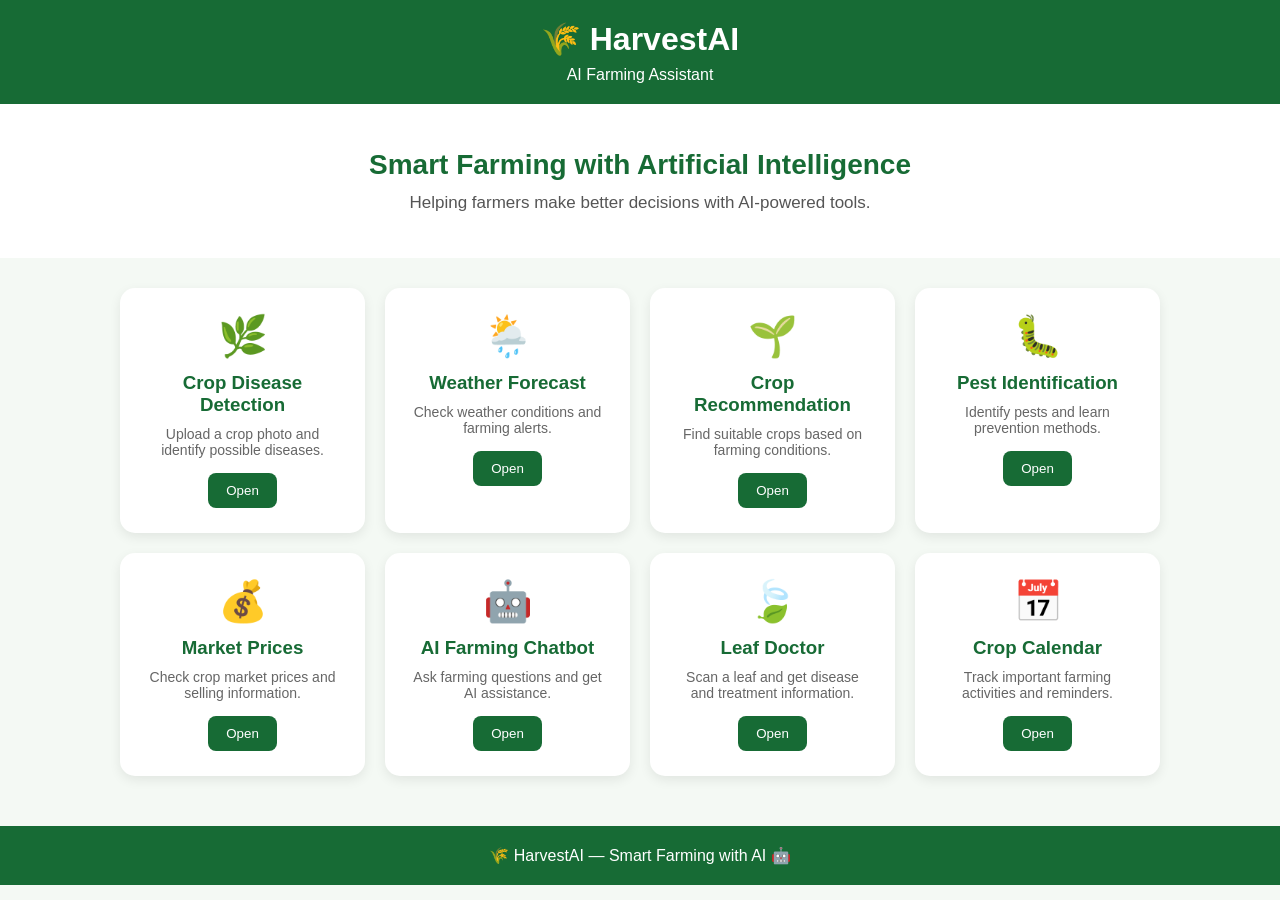
==== templates/index.html @ bd1aa495 "Update index.html" ====
<!DOCTYPE html>
<html lang="en">
<head>
    <meta charset="UTF-8">
    <meta name="viewport" content="width=device-width, initial-scale=1.0">

    <title>HarvestAI - AI Farming Assistant</title>

    <style>
        * {
            margin: 0;
            padding: 0;
            box-sizing: border-box;
            font-family: Arial, sans-serif;
        }

        body {
            background: #f4f9f4;
            color: #222;
        }

        header {
            background: #176b35;
            color: white;
            padding: 20px;
            text-align: center;
        }

        header h1 {
            font-size: 32px;
        }

        header p {
            margin-top: 8px;
            font-size: 16px;
        }

        .hero {
            text-align: center;
            padding: 45px 20px;
            background: white;
        }

        .hero h2 {
            font-size: 28px;
            color: #176b35;
            margin-bottom: 12px;
        }

        .hero p {
            font-size: 17px;
            color: #555;
        }

        .features {
            display: grid;
            grid-template-columns: repeat(auto-fit, minmax(220px, 1fr));
            gap: 20px;
            padding: 30px;
            max-width: 1100px;
            margin: auto;
        }

        .card {
            background: white;
            padding: 25px;
            border-radius: 15px;
            text-align: center;
            box-shadow: 0 4px 12px rgba(0,0,0,0.08);
            transition: 0.3s;
        }

        .card:hover {
            transform: translateY(-5px);
        }

        .card .icon {
            font-size: 40px;
            margin-bottom: 12px;
        }

        .card h3 {
            color: #176b35;
            margin-bottom: 10px;
        }

        .card p {
            color: #666;
            font-size: 14px;
            margin-bottom: 15px;
        }

        .card button {
            background: #176b35;
            color: white;
            border: none;
            padding: 10px 18px;
            border-radius: 8px;
            cursor: pointer;
        }

        .card button:hover {
            background: #0f4d25;
        }

        footer {
            background: #176b35;
            color: white;
            text-align: center;
            padding: 20px;
            margin-top: 20px;
        }

        @media (max-width: 600px) {
            header h1 {
                font-size: 26px;
            }

            .hero h2 {
                font-size: 23px;
            }

            .features {
                padding: 20px;
            }
        }
    </style>
</head>

<body>

    <header>
        <h1>🌾 HarvestAI</h1>
        <p>AI Farming Assistant</p>
    </header>

    <section class="hero">
        <h2>Smart Farming with Artificial Intelligence</h2>
        <p>Helping farmers make better decisions with AI-powered tools.</p>
    </section>

    <section class="features">

        <div class="card">
            <div class="icon">🌿</div>
            <h3>Crop Disease Detection</h3>
            <p>Upload a crop photo and identify possible diseases.</p>
            
    <a href="/crop-disease">
    <button>Open</button>
    </a>
    </div>

        <div class="card">
            <div class="icon">🌦️</div>
            <h3>Weather Forecast</h3>
            <p>Check weather conditions and farming alerts.</p>
            <button>Open</button>
        </div>

        <div class="card">
            <div class="icon">🌱</div>
            <h3>Crop Recommendation</h3>
            <p>Find suitable crops based on farming conditions.</p>
            <button>Open</button>
        </div>

        <div class="card">
            <div class="icon">🐛</div>
            <h3>Pest Identification</h3>
            <p>Identify pests and learn prevention methods.</p>
            <button>Open</button>
        </div>

        <div class="card">
            <div class="icon">💰</div>
            <h3>Market Prices</h3>
            <p>Check crop market prices and selling information.</p>
            <button>Open</button>
        </div>

        <div class="card">
            <div class="icon">🤖</div>
            <h3>AI Farming Chatbot</h3>
            <p>Ask farming questions and get AI assistance.</p>
            <button>Open</button>
        </div>

        <div class="card">
            <div class="icon">🍃</div>
            <h3>Leaf Doctor</h3>
            <p>Scan a leaf and get disease and treatment information.</p>
            <button>Open</button>
        </div>

        <div class="card">
            <div class="icon">📅</div>
            <h3>Crop Calendar</h3>
            <p>Track important farming activities and reminders.</p>
            <button>Open</button>
        </div>

    </section>

    <footer>
        <p>🌾 HarvestAI — Smart Farming with AI 🤖</p>
    </footer>

</body>
    </html>
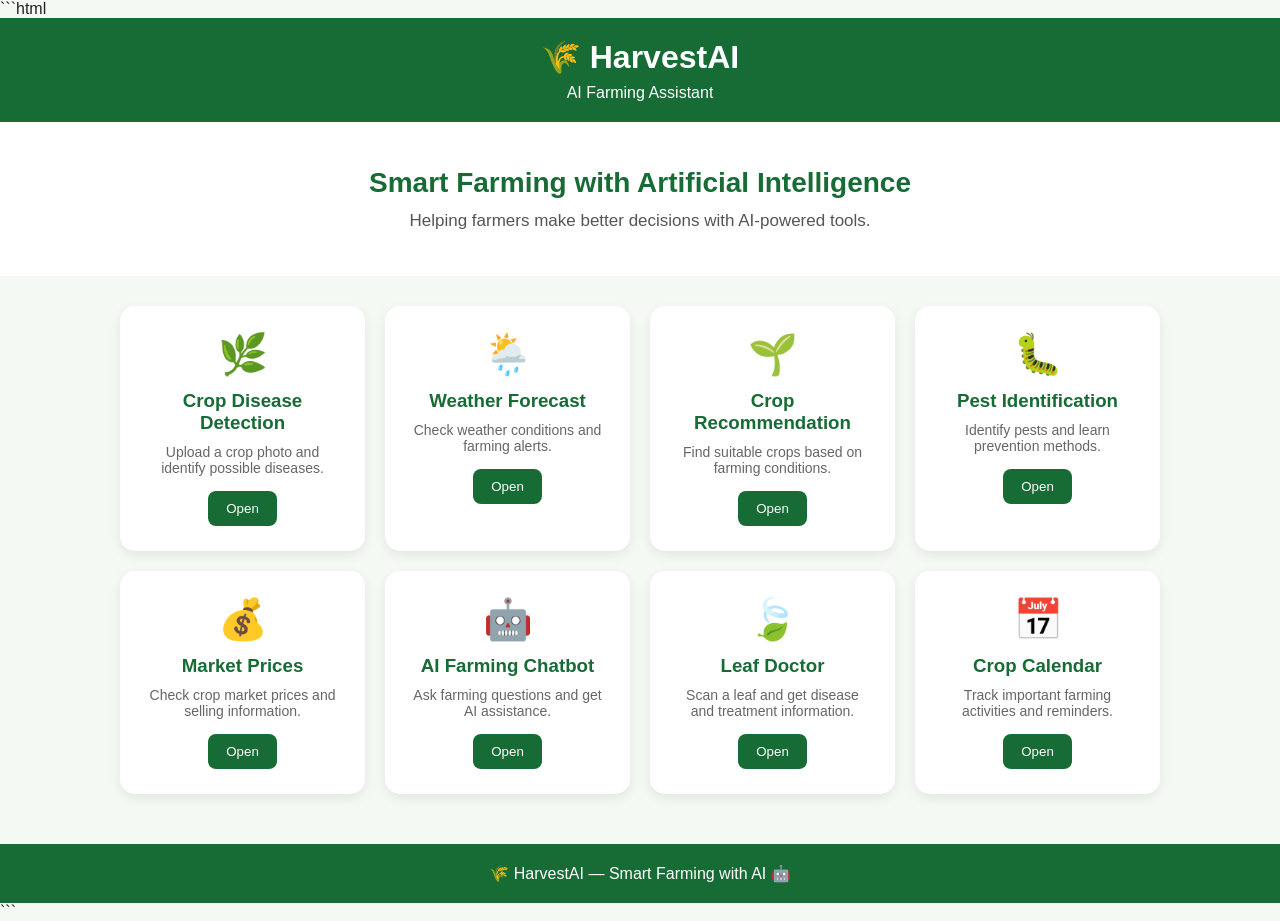
==== commit 568fcee8: "Refactor index.html for better readability and links Refactor HTML structure and improve button link" ====
--- a/templates/index.html
+++ b/templates/index.html
@@ -1,9 +1,9 @@
+```html
 <!DOCTYPE html>
 <html lang="en">
 <head>
     <meta charset="UTF-8">
     <meta name="viewport" content="width=device-width, initial-scale=1.0">
-
     <title>HarvestAI - AI Farming Assistant</title>
 
     <style>
@@ -26,9 +26,7 @@
             text-align: center;
         }
 
-        header h1 {
-            font-size: 32px;
-        }
+        header h1 { font-size: 32px; }
 
         header p {
             margin-top: 8px;
@@ -112,23 +110,14 @@
         }
 
         @media (max-width: 600px) {
-            header h1 {
-                font-size: 26px;
-            }
-
-            .hero h2 {
-                font-size: 23px;
-            }
-
-            .features {
-                padding: 20px;
-            }
+            header h1 { font-size: 26px; }
+            .hero h2 { font-size: 23px; }
+            .features { padding: 20px; }
         }
     </style>
 </head>
 
 <body>
-
     <header>
         <h1>🌾 HarvestAI</h1>
         <p>AI Farming Assistant</p>
@@ -145,59 +134,56 @@
             <div class="icon">🌿</div>
             <h3>Crop Disease Detection</h3>
             <p>Upload a crop photo and identify possible diseases.</p>
-            
-    <a href="/crop-disease">
-    <button>Open</button>
-    </a>
-    </div>
+            <a href="/crop-disease"><button>Open</button></a>
+        </div>
 
         <div class="card">
             <div class="icon">🌦️</div>
             <h3>Weather Forecast</h3>
             <p>Check weather conditions and farming alerts.</p>
-            <button>Open</button>
+            <a href="/weather"><button>Open</button></a>
         </div>
 
         <div class="card">
             <div class="icon">🌱</div>
             <h3>Crop Recommendation</h3>
             <p>Find suitable crops based on farming conditions.</p>
-            <button>Open</button>
+            <a href="/crop-recommendation"><button>Open</button></a>
         </div>
 
         <div class="card">
             <div class="icon">🐛</div>
             <h3>Pest Identification</h3>
             <p>Identify pests and learn prevention methods.</p>
-            <button>Open</button>
+            <button onclick="alert('Pest Identification page is coming soon!')">Open</button>
         </div>
 
         <div class="card">
             <div class="icon">💰</div>
             <h3>Market Prices</h3>
             <p>Check crop market prices and selling information.</p>
-            <button>Open</button>
+            <button onclick="alert('Market Prices page is coming soon!')">Open</button>
         </div>
 
         <div class="card">
             <div class="icon">🤖</div>
             <h3>AI Farming Chatbot</h3>
             <p>Ask farming questions and get AI assistance.</p>
-            <button>Open</button>
+            <button onclick="alert('AI Farming Chatbot is coming soon!')">Open</button>
         </div>
 
         <div class="card">
             <div class="icon">🍃</div>
             <h3>Leaf Doctor</h3>
             <p>Scan a leaf and get disease and treatment information.</p>
-            <button>Open</button>
+            <a href="/crop-disease"><button>Open</button></a>
         </div>
 
         <div class="card">
             <div class="icon">📅</div>
             <h3>Crop Calendar</h3>
             <p>Track important farming activities and reminders.</p>
-            <button>Open</button>
+            <button onclick="alert('Crop Calendar page is coming soon!')">Open</button>
         </div>
 
     </section>
@@ -205,6 +191,6 @@
     <footer>
         <p>🌾 HarvestAI — Smart Farming with AI 🤖</p>
     </footer>
-
 </body>
-    </html>
+</html>
+```
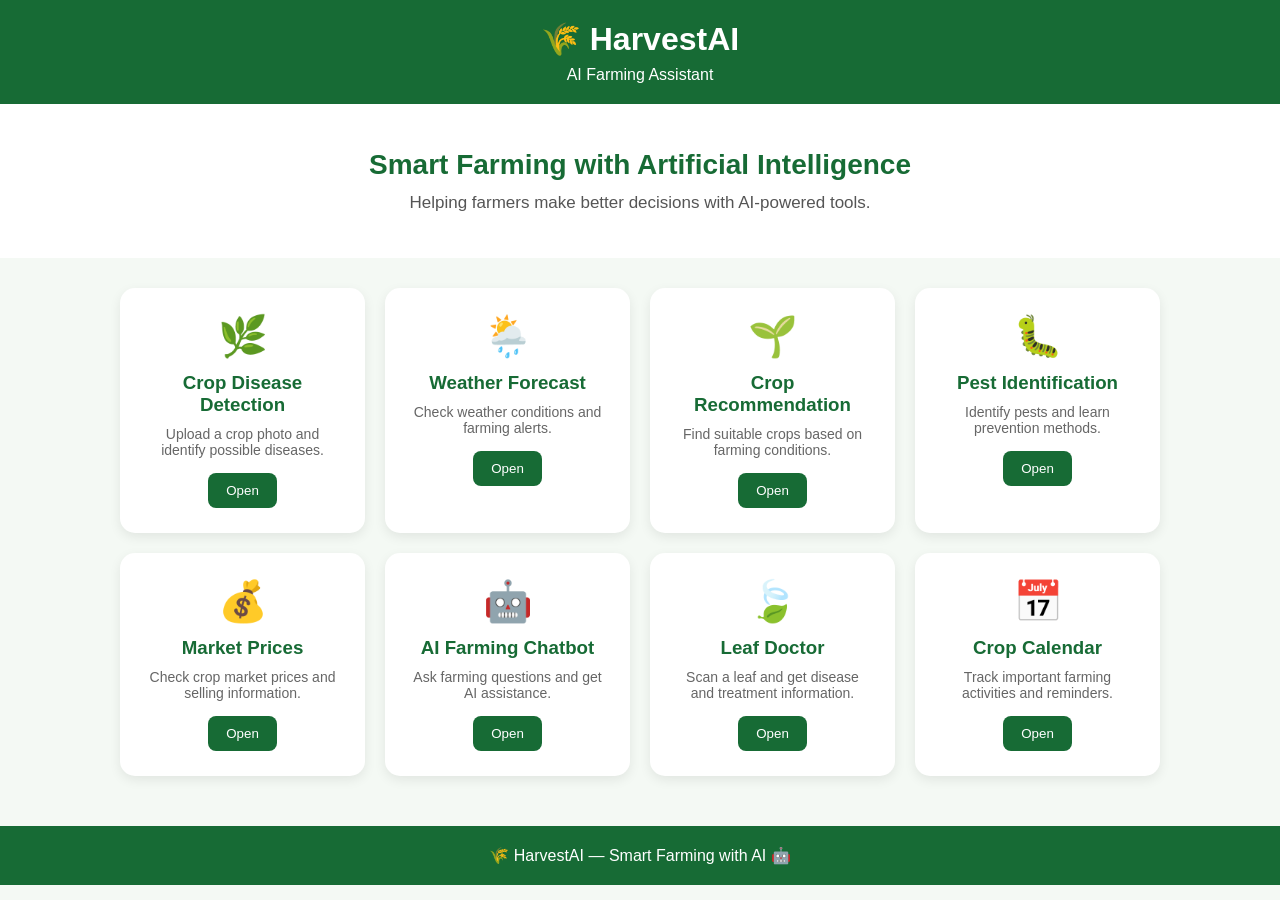
==== commit 3b0f0226: "Update index.html" ====
--- a/templates/index.html
+++ b/templates/index.html
@@ -1,4 +1,3 @@
-```html
 <!DOCTYPE html>
 <html lang="en">
 <head>
@@ -193,4 +192,4 @@
     </footer>
 </body>
 </html>
-```
+
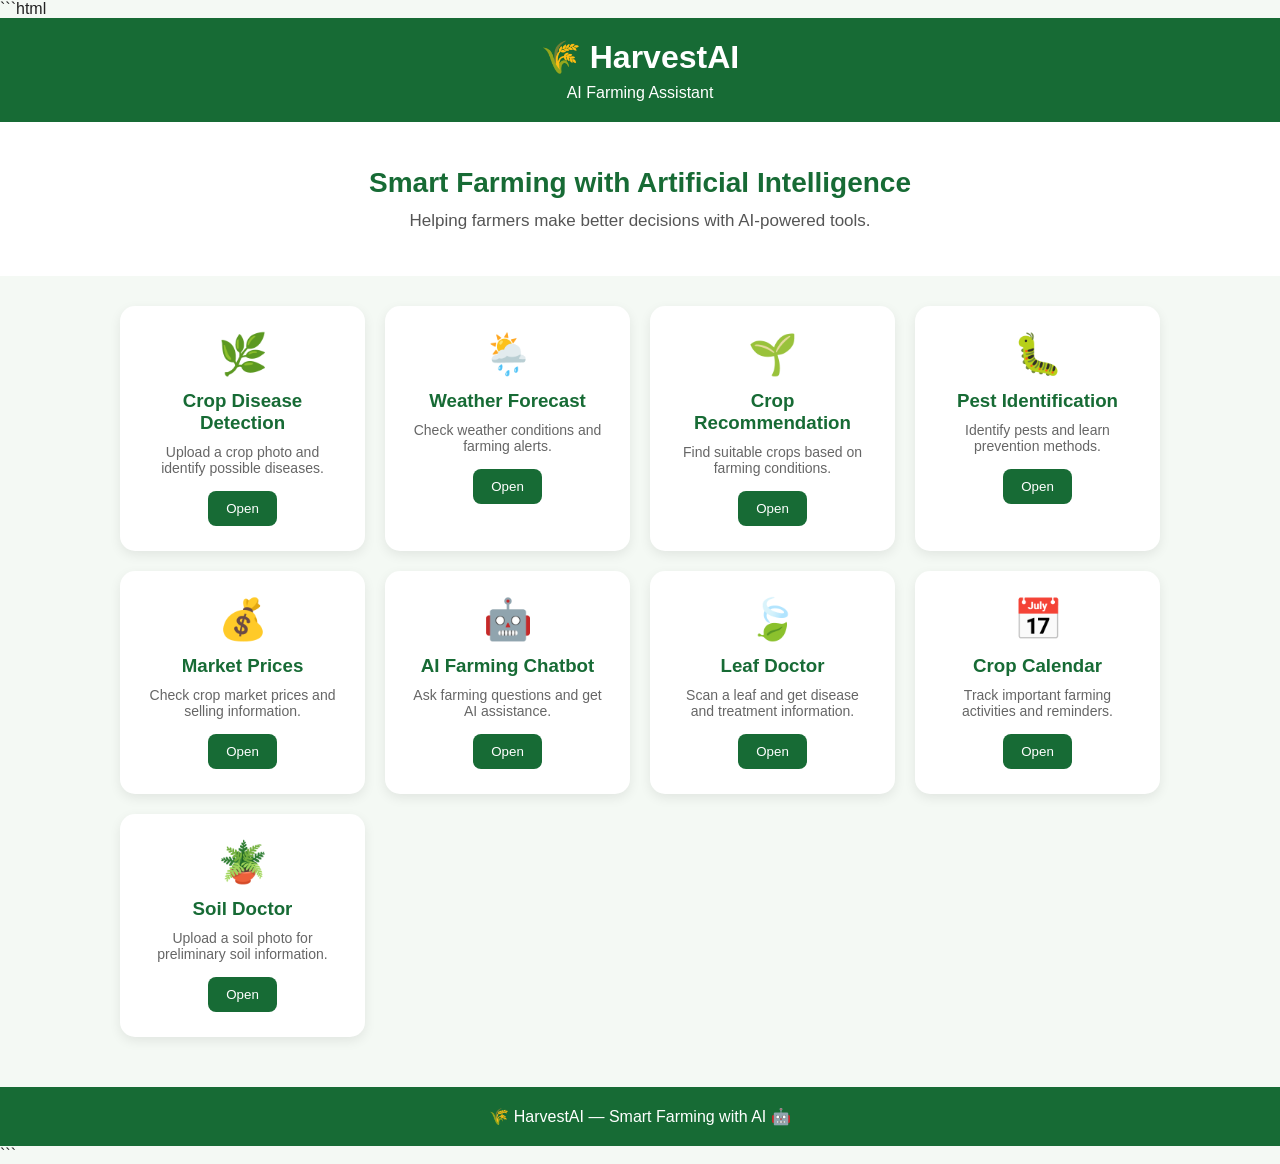
==== commit ba789cbb: "Update index.html" ====
--- a/templates/index.html
+++ b/templates/index.html
@@ -1,3 +1,4 @@
+```html
 <!DOCTYPE html>
 <html lang="en">
 <head>
@@ -25,7 +26,9 @@
             text-align: center;
         }
 
-        header h1 { font-size: 32px; }
+        header h1 {
+            font-size: 32px;
+        }
 
         header p {
             margin-top: 8px;
@@ -87,6 +90,10 @@
             margin-bottom: 15px;
         }
 
+        .card a {
+            text-decoration: none;
+        }
+
         .card button {
             background: #176b35;
             color: white;
@@ -109,9 +116,17 @@
         }
 
         @media (max-width: 600px) {
-            header h1 { font-size: 26px; }
-            .hero h2 { font-size: 23px; }
-            .features { padding: 20px; }
+            header h1 {
+                font-size: 26px;
+            }
+
+            .hero h2 {
+                font-size: 23px;
+            }
+
+            .features {
+                padding: 20px;
+            }
         }
     </style>
 </head>
@@ -133,56 +148,63 @@
             <div class="icon">🌿</div>
             <h3>Crop Disease Detection</h3>
             <p>Upload a crop photo and identify possible diseases.</p>
-            <a href="/crop-disease"><button>Open</button></a>
+            <a href="/crop-disease"><button type="button">Open</button></a>
         </div>
 
         <div class="card">
             <div class="icon">🌦️</div>
             <h3>Weather Forecast</h3>
             <p>Check weather conditions and farming alerts.</p>
-            <a href="/weather"><button>Open</button></a>
+            <a href="/weather"><button type="button">Open</button></a>
         </div>
 
         <div class="card">
             <div class="icon">🌱</div>
             <h3>Crop Recommendation</h3>
             <p>Find suitable crops based on farming conditions.</p>
-            <a href="/crop-recommendation"><button>Open</button></a>
+            <a href="/crop-recommendation"><button type="button">Open</button></a>
         </div>
 
         <div class="card">
             <div class="icon">🐛</div>
             <h3>Pest Identification</h3>
             <p>Identify pests and learn prevention methods.</p>
-            <button onclick="alert('Pest Identification page is coming soon!')">Open</button>
+            <a href="/pest-doctor"><button type="button">Open</button></a>
         </div>
 
         <div class="card">
             <div class="icon">💰</div>
             <h3>Market Prices</h3>
             <p>Check crop market prices and selling information.</p>
-            <button onclick="alert('Market Prices page is coming soon!')">Open</button>
+            <button type="button" onclick="alert('Market Prices page is coming soon!')">Open</button>
         </div>
 
         <div class="card">
             <div class="icon">🤖</div>
             <h3>AI Farming Chatbot</h3>
             <p>Ask farming questions and get AI assistance.</p>
-            <button onclick="alert('AI Farming Chatbot is coming soon!')">Open</button>
+            <button type="button" onclick="alert('AI Farming Chatbot is coming soon!')">Open</button>
         </div>
 
         <div class="card">
             <div class="icon">🍃</div>
             <h3>Leaf Doctor</h3>
             <p>Scan a leaf and get disease and treatment information.</p>
-            <a href="/crop-disease"><button>Open</button></a>
+            <a href="/crop-disease"><button type="button">Open</button></a>
         </div>
 
         <div class="card">
             <div class="icon">📅</div>
             <h3>Crop Calendar</h3>
             <p>Track important farming activities and reminders.</p>
-            <button onclick="alert('Crop Calendar page is coming soon!')">Open</button>
+            <button type="button" onclick="alert('Crop Calendar page is coming soon!')">Open</button>
+        </div>
+
+        <div class="card">
+            <div class="icon">🪴</div>
+            <h3>Soil Doctor</h3>
+            <p>Upload a soil photo for preliminary soil information.</p>
+            <a href="/soil-doctor"><button type="button">Open</button></a>
         </div>
 
     </section>
@@ -192,4 +214,4 @@
     </footer>
 </body>
 </html>
-
+```
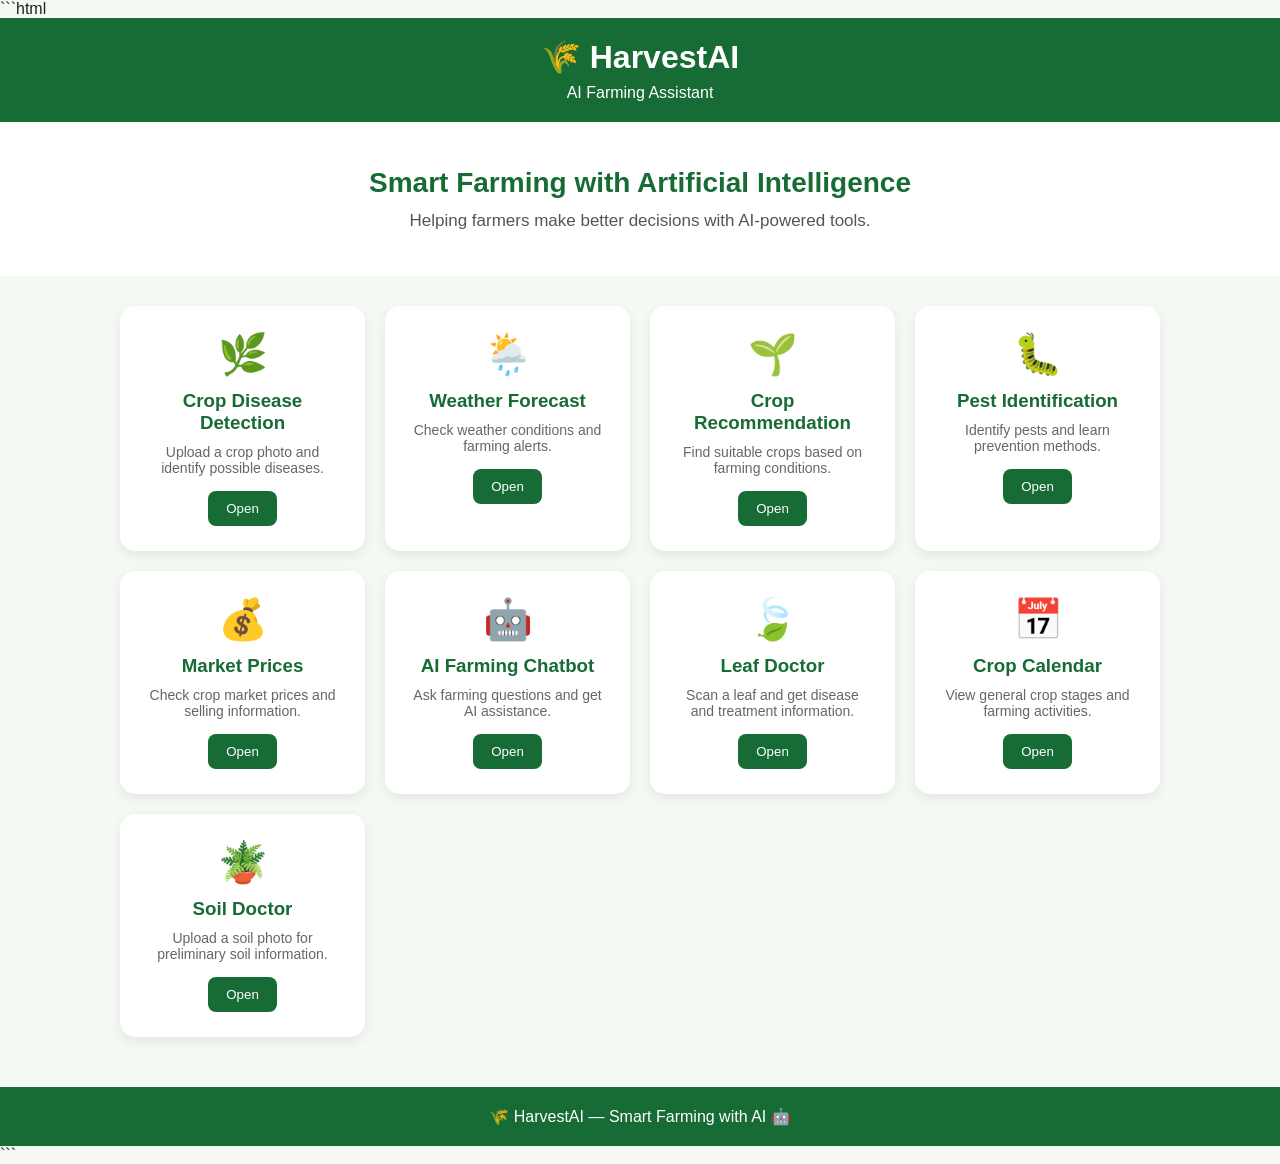
==== commit e75859d7: "Replace Crop Calendar button with link to new page" ====
--- a/templates/index.html
+++ b/templates/index.html
@@ -172,12 +172,16 @@
             <a href="/pest-doctor"><button type="button">Open</button></a>
         </div>
 
-        <div class="card">
-            <div class="icon">💰</div>
-            <h3>Market Prices</h3>
-            <p>Check crop market prices and selling information.</p>
-            <button type="button" onclick="alert('Market Prices page is coming soon!')">Open</button>
-        </div>
+        
+<div class="card">
+    <div class="icon">💰</div>
+    <h3>Market Prices</h3>
+    <p>Check crop market prices and selling information.</p>
+    <a href="/market-prices">
+        <button type="button">Open</button>
+    </a>
+</div>
+
 
         <div class="card">
             <div class="icon">🤖</div>
@@ -193,12 +197,16 @@
             <a href="/crop-disease"><button type="button">Open</button></a>
         </div>
 
-        <div class="card">
-            <div class="icon">📅</div>
-            <h3>Crop Calendar</h3>
-            <p>Track important farming activities and reminders.</p>
-            <button type="button" onclick="alert('Crop Calendar page is coming soon!')">Open</button>
-        </div>
+       
+<div class="card">
+    <div class="icon">📅</div>
+    <h3>Crop Calendar</h3>
+    <p>View general crop stages and farming activities.</p>
+    <a href="/crop-calendar">
+        <button type="button">Open</button>
+    </a>
+</div>
+
 
         <div class="card">
             <div class="icon">🪴</div>
